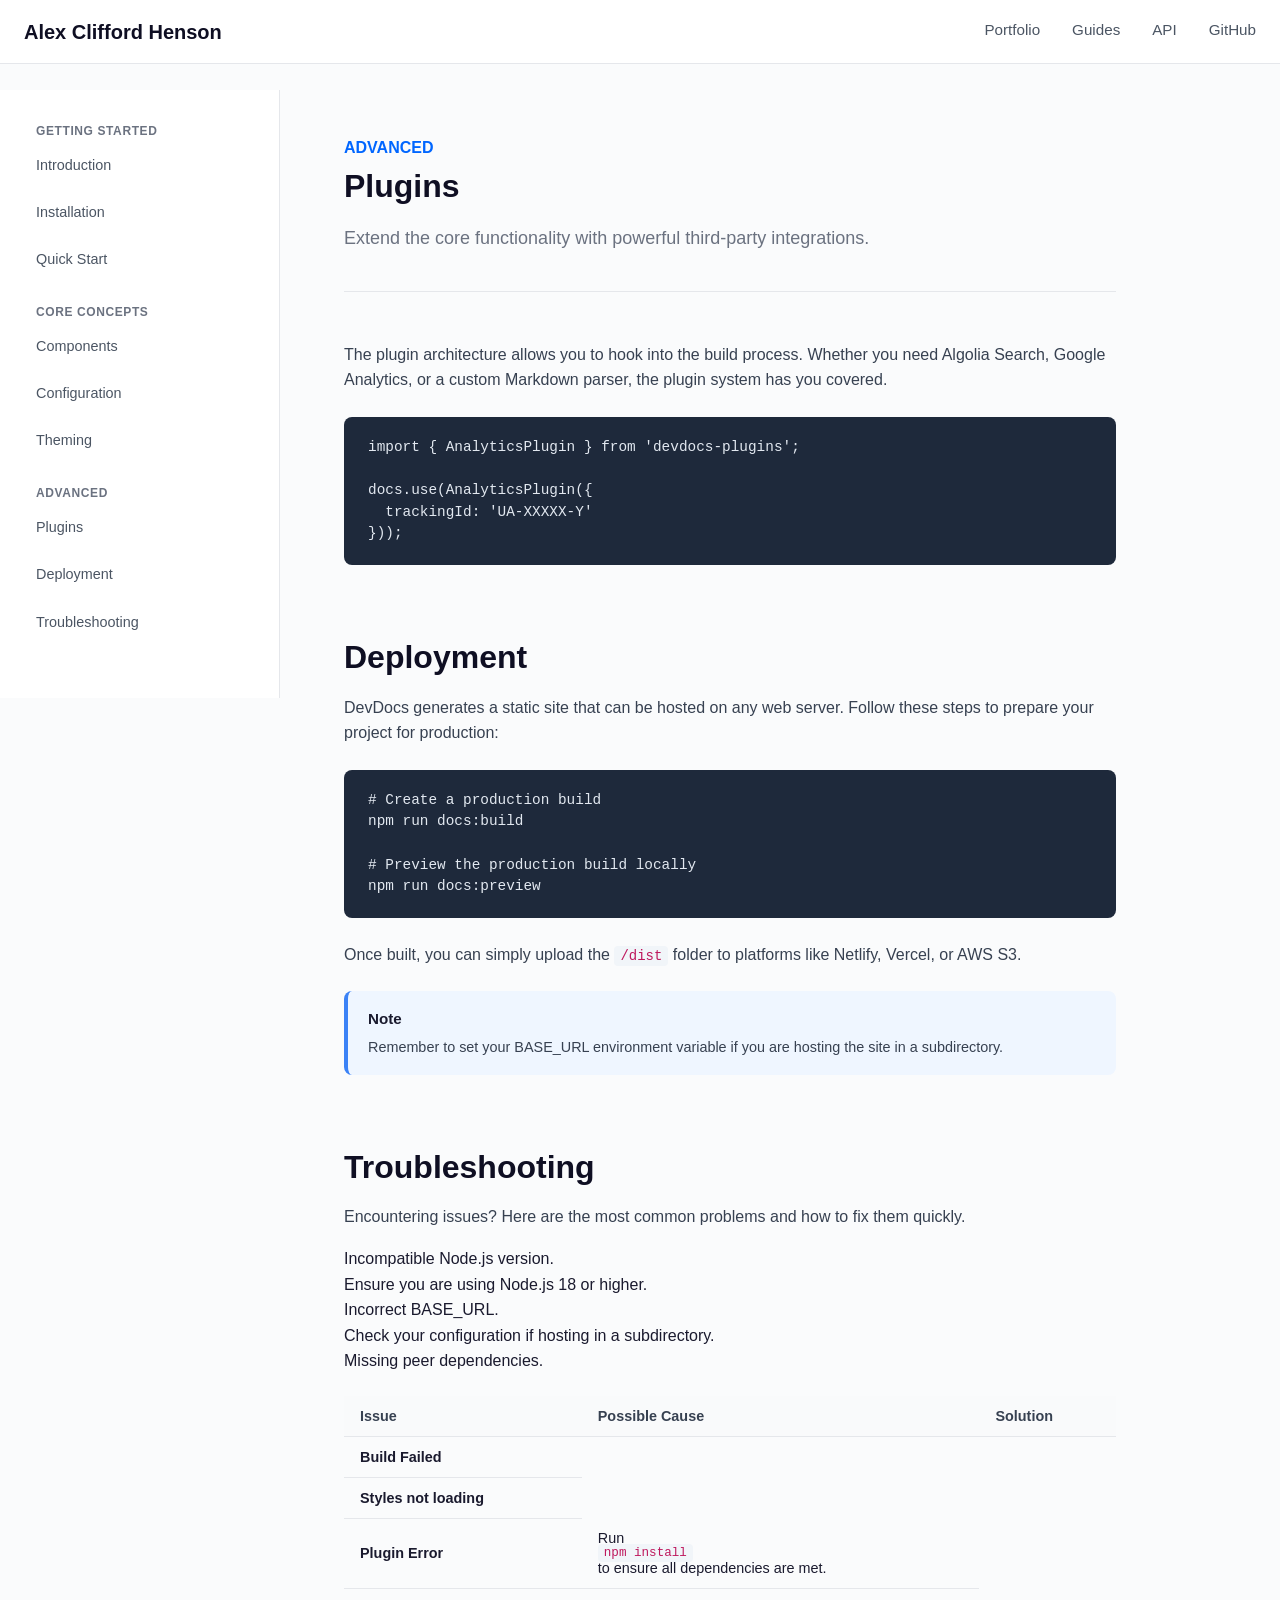
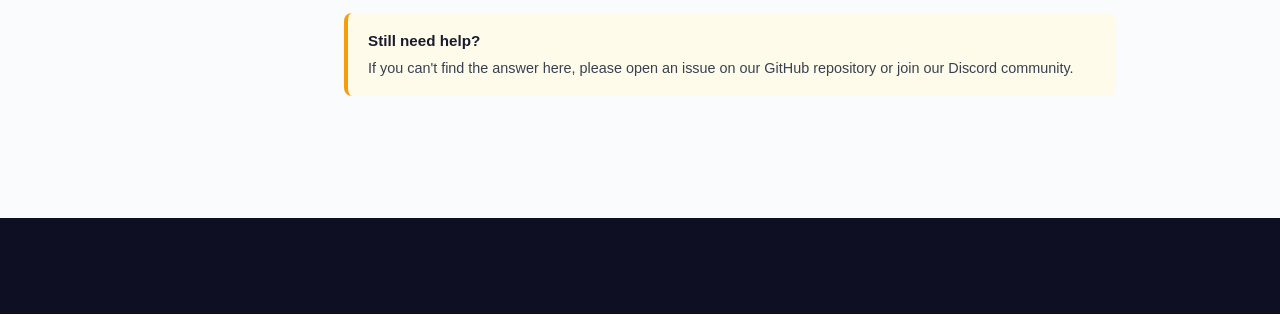
==== advanced.html @ a659643f "Add files via upload" ====
---
permalink: "/advanced/index.html"
collection: "advanced"

---
<!DOCTYPE html>
<html>
<head>
<meta charset="UTF-8">
<meta name="viewport" content="width=device-width, initial-scale=1.0">
<meta name="generator" content="Silex v3.10.0">
<link rel="stylesheet" href="/css/advanced-9dda623dcff5ab87e8603e903966ee85f1262d18a2119bcf1dddb184190a3df0.css" />
<!-- Include Pagefind script -->
<link rel="preload" href="pagefind/pagefind-ui.css" as="style" onload="this.rel='stylesheet'">
<noscript>
  <link rel="stylesheet" href="pagefind/pagefind-ui.css">
</noscript>
<script src="/pagefind/pagefind-ui.js"></script>
<script>
  window.addEventListener('load', (event) => {
    // Initialisation de Pagefind
    new PagefindUI({
      element: "#search",
      showImages: false,
      showSubResults: true
    });
  });
</script>



<style>
  .pagefind-ui__drawer {
    background-color: white;

    max-height: 70vh;
    overflow-y: auto;
    overflow-x: inherit;
    padding: 0px 20px 20px 20px;
    margin: 0px 5px;
    box-shadow: 0 3px 5px 3px rgba(90, 90, 90, .11);
    border-radius: 5px;
  }
</style>


<title>advanced</title>


</head>
<body id="i3ns8f"><a href="#main-content" class="skip-link">Skip to main content</a><header id="iahj-2-2-2-2-2-2" class="docs-header"><div id="iao9-2-2-2-2-2-2" class="docs-header__inner"><a href="/" class="docs-header__logo" id="io9d-2-2-2-2-2-2"><span id="io8b-2-2-2-2-2-2">Alex Clifford Henson<br id="irov3j"/></span></a><input type="checkbox"  id="nav-toggle" class="navbar__checkbox"></input><div for="nav-toggle" id="iccte6-5-5-5-5-3-2-2-2-2" class="navbar__toggle" role="button" tabindex="0" onkeydown="if(event.key === 'Enter') { document.getElementById('nav-toggle').checked = !document.getElementById('nav-toggle').checked; }" aria-label="Open the menu">☰</div><nav id="ivhe-3-3-7-2" class="navbar__menu"><a href="/docs/" class="docs-header__link" id="i3snd-3-3-7-2">Portfolio</a><a href="/guides/" class="docs-header__link" id="ikrbh-3-3-7-2">Guides</a><a href="/guides/#api" class="docs-header__link" id="iq19r-3-3-7-2">API</a><a href="https://github.com" id="ijbyf-3-3-7-2" target="_blank" class="docs-header__link">GitHub</a></nav><label for="nav-toggle" id="i909vu-2-6-2" class="navbar__overlay" tabindex="0" aria-label="close menu" role="button" onkeydown="if(event.key === 'Enter') { this.click(); document.querySelector('.navbar__toggle').focus(); }" onclick="document.querySelector('.navbar__toggle').focus();"></label></div></header><main id="main-content" class="docs-main" tabindex="-1"><div id="i0bvyu-2-2-2" class="docs-layout"><aside id="i7gvc3-2-3-2" class="docs-sidebar"><div id="ix8uho-2-3-2" class="docs-sidebar__section"><A href="/docs/" class="docs-sidebar__title" id="irlx7i-2-3-2">Getting Started</A><ul id="i2dckd-2-3-2" class="docs-sidebar__list"><li id="i72s5y-2-3-2"><a href="/docs#introduction" id="i0lrqw-2-3-2" class="docs-sidebar__link">Introduction</a></li><li id="ioie2l-2-3-2"><a href="/docs#installation" id="imw91s-2-3-2" class="docs-sidebar__link">Installation</a></li><li id="i7bvxh-2-3-2"><a href="/docs#quickstart" id="iao0su-2-3-2" class="docs-sidebar__link">Quick Start</a></li></ul></div><div id="ixzew6-2-3-2" class="docs-sidebar__section"><A href="/core-concepts/" class="docs-sidebar__title" id="itjnoj-2-3-2">Core Concepts</A><ul id="icbmn5-2-3-2" class="docs-sidebar__list"><li id="i18gp8-2-3-2"><a href="/core-concepts#components" id="i5s5th-2-3-2" class="docs-sidebar__link">Components</a></li><li id="im2b7a-2-3-2"><a href="/core-concepts#configuration" id="ibw975-2-3-2" class="docs-sidebar__link">Configuration</a></li><li id="i0pavn-2-3-2"><A href="/core-concepts#theming" id="i0m5wg-2-3-2" class="docs-sidebar__link">Theming</A></li></ul></div><div id="iq44xj-2-3-2" class="docs-sidebar__section"><A href="/advanced/" class="docs-sidebar__title" id="i1y88g-2-3-2">Advanced</A><ul id="i7jpt5-2-3-2" class="docs-sidebar__list"><li id="iho8lf-2-3-2"><a href="/advanced#plugins" id="i19t6z-2-3-2" class="docs-sidebar__link">Plugins</a></li><li id="iuuc2m-2-3-2"><a href="/advanced#deployment" id="ifk13g-2-3-2" class="docs-sidebar__link">Deployment</a></li><li id="i9scmr-2-3-2"><a href="/advanced#troubleshooting" id="ieodxw-2-3-2" class="docs-sidebar__link">Troubleshooting</a></li></ul></div></aside><div id="iucwmm-2-2-2" class="docs-content"><H1 id="core-concept-2">Advanced</H1><H2 id="plugins">Plugins</H2><p id="ixco6l-3-2-2-2-2" class="docs-content__description">Extend the core functionality with powerful third-party integrations.</p><div id="ib4frv-3" class="docs-content__header-hr"></div><p id="izmrl5-3-2-2-2">The plugin architecture allows you to hook into the build process. Whether you need Algolia Search, Google Analytics, or a custom Markdown parser, the plugin system has you covered.</p><pre id="i05ivh-3-2-2-2"><code id="inpwob-3-2-2-2">import { AnalyticsPlugin } from 'devdocs-plugins';

docs.use(AnalyticsPlugin({
  trackingId: 'UA-XXXXX-Y'
}));</code></pre><h2 id="deployment">Deployment</h2><p id="ib97ig-2-2">DevDocs generates a static site that can be hosted on any web server. Follow these steps to prepare your project for production:</p><pre id="is2d1m-2-2"><code id="iihyti-2-2"># Create a production build
npm run docs:build

# Preview the production build locally
npm run docs:preview</code></pre><p id="i4uhmf-2-2">Once built, you can simply upload the <code id="i3kh12-2-2">/dist</code> folder to platforms like Netlify, Vercel, or AWS S3.</p><div id="inofl3-2-2" class="docs-callout docs-callout--info"><div id="i9muok-2-2" class="docs-callout__title">Note</div><div id="i4t40x-2-2" class="docs-callout__content">Remember to set your BASE_URL environment variable if you are hosting the site in a subdirectory.</div></div><h2 id="troubleshooting">Troubleshooting</h2><p id="i20xw1-2-2">Encountering issues? Here are the most common problems and how to fix them quickly.</p><div id="ie5tme-2-2" class="docs-table-wrapper"><table id="idgmbv-2-2" class="docs-table"><thead id="i86ruy-2-2"><tr id="iouya7-2-2"><th id="ilv2u2-2-2">Issue</th><th id="i4shqf-2-2">Possible Cause</th><th id="ieefoa-2-2">Solution</th></tr></thead><tbody id="inybjc-2-2"><tr id="iyjpnp-2-2"><td id="i510e7-2-2"><strong id="iz46pt-2-2">Build Failed</strong></td><div id="i57uaa-2-2">Incompatible Node.js version.</div><div id="imjnd6-2-2">Ensure you are using Node.js 18 or higher.</div></tr><tr id="ic7etp-2-2"><td id="if9rml-2-2"><strong id="ii5p7l-2-2">Styles not loading</strong></td><div id="imkvaq-2-2">Incorrect BASE_URL.</div><div id="imyq08-2-2">Check your configuration if hosting in a subdirectory.</div></tr><tr id="ibj83a-2-2"><td id="i8k7vw-2-2"><strong id="i0x263-2-2">Plugin Error</strong></td><div id="iyebey-2-2">Missing peer dependencies.</div><td id="imr1li-2-2"><div id="isqvcl-2-2">Run </div><code id="ir7i8f-2-2">npm install</code><div id="ioyem5-2-2"> to ensure all dependencies are met.</div></td></tr></tbody></table></div><div id="ieegvl-2-2" class="docs-callout docs-callout--warning"><div id="i0v5o1-2-2" class="docs-callout__title">Still need help?</div><div id="iu5fb8-2-2" class="docs-callout__content">
      If you can't find the answer here, please open an issue on our GitHub repository or join our Discord community.
    </div></div></div></div></main><footer id="ismqe-2-2-2-2-2" class="docs-footer"></footer></body>
</html>
---- css/advanced-9dda623dcff5ab87e8603e903966ee85f1262d18a2119bcf1dddb184190a3df0.css ----
* { box-sizing: border-box; } body {margin: 0;}*, *::before, *::after{box-sizing:border-box;}body{background-color:#fafbfc;color:#1a1a2e;font-family:-apple-system, BlinkMacSystemFont, 'Segoe UI', Roboto, 'Helvetica Neue', Arial, sans-serif;font-size:16px;line-height:1.6;margin:0;padding:0;}h1, h2, h3, h4, h5, h6{color:#0f0f23;font-weight:600;line-height:1.3;margin:0 0 0.5em 0;}h1{color:#0066ff;font-size:1rem;text-transform:uppercase;}h2{font-size:2rem;line-height:1.3em;padding:1.5em 0px 0em 0px;}h3{font-size:1.5rem;}h4{font-size:1.25rem;}h5{font-size:1.1rem;}h6{font-size:1rem;}p{color:#374151;margin:0 0 1em 0;}a{color:#2563eb;text-decoration:none;transition:color 0.2s ease;}a:hover{color:#1d4ed8;text-decoration:underline;}.docs-header{background-color:#ffffff;border-bottom:1px solid #e5e7eb;height:64px;left:0;padding:0 24px;position:fixed;right:0;top:0;z-index:100;}.docs-header__inner{display:flex;height:100%;justify-content:space-between;margin:0 auto;max-width:1440px;}.docs-header__logo{align-items:center;color:#0f0f23;display:flex;font-size:1.25rem;font-weight:700;gap:12px;text-decoration:none;}.docs-header__logo:hover{text-decoration:none;}.docs-header__link{border-bottom:2px solid transparent;color:#4b5563;font-size:0.95rem;font-weight:500;padding:8px 0;transition:all 0.2s ease;}.docs-header__link:hover{border-bottom-color:#2563eb;color:#2563eb;text-decoration:none;}.docs-main{min-height:100vh;padding-top:64px;}.docs-sidebar{background-color:#ffffff;border-right:1px solid #e5e7eb;color:#4b5563;display:block;flex-shrink:0;overflow-y:auto;padding:32px 24px;position:sticky;top:64px;width:280px;}.docs-sidebar__section{margin-bottom:24px;}.docs-sidebar__title{color:#6b7280;font-size:0.75rem;font-weight:600;letter-spacing:0.05em;margin:0px 0px 20px 0px;padding:0 12px;text-transform:uppercase;}.docs-sidebar__list{list-style:none;margin:5px 0px 0px 0px;padding:0;}.docs-sidebar__link{border-radius:6px;color:#4b5563;display:block;font-size:0.9rem;padding:8px 12px;transition:all 0.15s ease;}.docs-sidebar__link:hover{background-color:#f3f4f6;color:#1f2937;text-decoration:none;}.docs-content{flex:1;max-width:900px;min-width:0;padding:48px 64px;}.docs-content__header-hr{border-bottom:1px solid #e5e7eb;padding:20px 0px 0px 0px;}.docs-content__description{color:#6b7280;font-size:1.125rem;}code{background-color:#f1f5f9;border-radius:4px;color:#be185d;font-family:'SF Mono', 'Fira Code', 'Consolas', monospace;font-size:0.875em;padding:2px 6px;}pre{background-color:#1e293b;border-radius:8px;color:#e2e8f0;line-height:1.5;margin:1.5em 0;overflow-x:auto;padding:20px 24px;}pre code{background:transparent;color:inherit;font-size:0.9rem;padding:0;}.docs-callout{border-left:4px solid;border-radius:8px;margin:1.5em 0;padding:16px 20px;}.docs-callout--info{background-color:#eff6ff;border-left-color:#3b82f6;}.docs-callout--warning{background-color:#fffbeb;border-left-color:#f59e0b;}.docs-callout__title{font-size:0.95rem;font-weight:600;margin-bottom:4px;}.docs-callout__content{color:#374151;font-size:0.9rem;}details{border:1px solid #e5e7eb;border-radius:8px;margin:1em 0;overflow:hidden;}summary{align-items:center;background-color:#f9fafb;color:#1f2937;cursor:pointer;display:flex;font-weight:500;justify-content:space-between;list-style:none;padding:16px 20px;transition:background 0.2s ease;}summary::-webkit-details-marker{display:none;}summary::after{color:#6b7280;content:'+';font-size:1.25rem;transition:transform 0.2s ease;}details[open] summary::after{content:'−';}summary:hover{background-color:#f3f4f6;}details > div, details > p{border-top:1px solid #e5e7eb;padding:16px 20px;}table{border-collapse:collapse;font-size:0.9rem;margin:1.5em 0;width:100%;}th, td{border-bottom:1px solid #e5e7eb;padding:12px 16px;text-align:left;}th{background-color:#f9fafb;color:#374151;font-weight:600;}tr:hover td{background-color:#f9fafb;}.docs-footer{background-color:#0f0f23;color:#9ca3af;margin:50px 0px 0px 0px;padding:64px 24px 32px;}.docs-layout{align-items:flex-start;display:flex;min-height:calc(100vh - 64px);}ul, ol{margin:0 0 1em 0;padding-left:1.5em;}li{margin-bottom:0.5em;}html{scroll-behavior:smooth;scroll-padding-top:80px;}a:focus, button:focus, input:focus{outline:2px solid #2563eb;outline-offset:2px;}::selection{background-color:#dbeafe;color:#1e40af;}.navbar__toggle{display:none;}.navbar__checkbox{display:none;}.navbar__menu{align-items:center;column-gap:32px;display:flex;row-gap:32px;}.docs-sidebar__link:focus{background-color:#e6f0ff;color:#0066ff;font-weight:700;}h1 + h2{padding:0em 0px 0em 0px;}.docs-content__header-hr + p{margin:50px 0px 0px 0px;}.navbar__overlay{display:none;opacity:0;}.skip-link{background-color:#2563eb;border-radius:0 0 5px 0;color:white;font-weight:bold;left:0;padding:12px 24px;position:absolute;text-decoration:none;top:-100px;transition:top 0.2s;z-index:9999;}.skip-link:focus{outline:3px solid #ffcc00;top:0;}div{background-attachment:scroll;background-image:none;background-position:left top;background-repeat:repeat;background-size:auto;}#iozyf.docs-hero{border:1 solid #000000;}@media (max-width: 992px){.docs-layout{flex-direction:column;}.docs-sidebar{border-bottom:1px solid #e5e7eb;border-right:none;height:auto;padding:24px;position:relative;top:0;width:100%;}.docs-sidebar__section{display:inline-block;margin-bottom:0;margin-right:32px;vertical-align:top;}.docs-content{padding:32px 24px;}h1{font-size:2rem;}h2{font-size:1.75rem;}}@media (max-width: 768px){.docs-header{height:56px;padding:0 16px;}.docs-header__inner{flex-wrap:wrap;}.docs-main{padding-top:56px;}.docs-sidebar{display:none;overflow-x:auto;padding:16px;white-space:nowrap;}.docs-sidebar__section{display:inline-block;margin-right:24px;}.docs-sidebar__title{margin-bottom:8px;}.docs-sidebar__list{display:flex;gap:8px;}.docs-sidebar__link{padding:6px 10px;white-space:nowrap;}.docs-content{max-width:100%;padding:24px 16px;}.docs-footer{padding:48px 16px 24px;}pre{font-size:0.85rem;padding:16px;}table{display:block;overflow-x:auto;}th, td{padding:10px 12px;white-space:nowrap;}.docs-callout{padding:14px 16px;}details{margin:0.75em 0;}summary{padding:14px 16px;}details > div{padding:14px 16px;}h1{font-size:1.75rem;}h2{font-size:1.5rem;}h3{font-size:1.25rem;}html{scroll-padding-top:60px;}.navbar__toggle{cursor:pointer;display:block;font-size:1.8rem;padding:0px 10px 0px 10px;}.navbar__menu{background-attachment:initial;background-clip:initial;background-color:white;background-image:initial;background-origin:initial;background-position-x:initial;background-position-y:initial;background-repeat:initial;background-size:initial;box-shadow:rgba(0, 0, 0, 0.1) 0px 4px 10px;display:flex;flex-direction:column;left:0px;max-height:0px;opacity:0;overflow-x:hidden;overflow-y:hidden;padding:0px;position:absolute;right:0px;top:52px;transition:all 0.3s ease-in-out;transition-behavior:normal;transition-delay:0s;}.navbar__checkbox:checked ~ .navbar__menu{max-height:100vh;opacity:1;padding:90px 20px 50px 20px;}.navbar__checkbox:checked ~ .doc-header__search{display:block;left:10px;position:absolute;right:10px;top:64px;}.navbar__checkbox:checked ~ .docs-header__search{opacity:1;}.navbar__overlay{background-color:rgba(0,0,0,0.5);bottom:0px;height:100vh;left:0px;position:fixed;right:0px;top:52px;width:100%;z-index:-1;}.navbar__checkbox:checked .navbar__overlay{display:block;opacity:1;}.navbar__checkbox:checked ~ .navbar__overlay{display:block;opacity:1;}.navbar__overlay:focus{background-color:rgba(0,0,0,0.6);outline:3px solid #2563eb;}}@media (max-width: 480px){body{font-size:15px;}.docs-header{height:52px;}.docs-header__logo{font-size:1.1rem;}.docs-main{padding-top:52px;}.docs-sidebar{padding:12px;}.docs-sidebar__section{margin-right:16px;}.docs-sidebar__title{font-size:0.7rem;}.docs-sidebar__link{font-size:0.85rem;padding:5px 8px;}.docs-content{padding:20px 12px;}.docs-content__header-hr{margin-bottom:24px;padding-bottom:16px;}.docs-content__description{font-size:1rem;}.docs-footer{padding:40px 12px 20px;}pre{border-radius:6px;font-size:0.8rem;padding:14px;}code{font-size:0.8em;padding:1px 4px;}.docs-callout{border-radius:6px;padding:12px 14px;}.docs-callout__title{font-size:0.9rem;}.docs-callout__content{font-size:0.85rem;}summary{font-size:0.95rem;padding:12px 14px;}details > div{font-size:0.9rem;padding:12px 14px;}h1{font-size:1.5rem;}h2{font-size:1.35rem;}h3{font-size:1.15rem;}h4{font-size:1.05rem;}p{font-size:0.95rem;}}
---- pagefind/pagefind-ui.css ----
.pagefind-ui__result.svelte-j9e30.svelte-j9e30{list-style-type:none;display:flex;align-items:flex-start;gap:min(calc(40px * var(--pagefind-ui-scale)),3%);padding:calc(30px * var(--pagefind-ui-scale)) 0 calc(40px * var(--pagefind-ui-scale));border-top:solid var(--pagefind-ui-border-width) var(--pagefind-ui-border)}.pagefind-ui__result.svelte-j9e30.svelte-j9e30:last-of-type{border-bottom:solid var(--pagefind-ui-border-width) var(--pagefind-ui-border)}.pagefind-ui__result-thumb.svelte-j9e30.svelte-j9e30{width:min(30%,calc((30% - (100px * var(--pagefind-ui-scale))) * 100000));max-width:calc(120px * var(--pagefind-ui-scale));margin-top:calc(10px * var(--pagefind-ui-scale));aspect-ratio:var(--pagefind-ui-image-box-ratio);position:relative}.pagefind-ui__result-image.svelte-j9e30.svelte-j9e30{display:block;position:absolute;left:50%;transform:translate(-50%);font-size:0;width:auto;height:auto;max-width:100%;max-height:100%;border-radius:var(--pagefind-ui-image-border-radius)}.pagefind-ui__result-inner.svelte-j9e30.svelte-j9e30{flex:1;display:flex;flex-direction:column;align-items:flex-start;margin-top:calc(10px * var(--pagefind-ui-scale))}.pagefind-ui__result-title.svelte-j9e30.svelte-j9e30{display:inline-block;font-weight:700;font-size:calc(21px * var(--pagefind-ui-scale));margin-top:0;margin-bottom:0}.pagefind-ui__result-title.svelte-j9e30 .pagefind-ui__result-link.svelte-j9e30{color:var(--pagefind-ui-text);text-decoration:none}.pagefind-ui__result-title.svelte-j9e30 .pagefind-ui__result-link.svelte-j9e30:hover{text-decoration:underline}.pagefind-ui__result-excerpt.svelte-j9e30.svelte-j9e30{display:inline-block;font-weight:400;font-size:calc(16px * var(--pagefind-ui-scale));margin-top:calc(4px * var(--pagefind-ui-scale));margin-bottom:0;min-width:calc(250px * var(--pagefind-ui-scale))}.pagefind-ui__loading.svelte-j9e30.svelte-j9e30{color:var(--pagefind-ui-text);background-color:var(--pagefind-ui-text);border-radius:var(--pagefind-ui-border-radius);opacity:.1;pointer-events:none}.pagefind-ui__result-tags.svelte-j9e30.svelte-j9e30{list-style-type:none;padding:0;display:flex;gap:calc(20px * var(--pagefind-ui-scale));flex-wrap:wrap;margin-top:calc(20px * var(--pagefind-ui-scale))}.pagefind-ui__result-tag.svelte-j9e30.svelte-j9e30{padding:calc(4px * var(--pagefind-ui-scale)) calc(8px * var(--pagefind-ui-scale));font-size:calc(14px * var(--pagefind-ui-scale));border-radius:var(--pagefind-ui-border-radius);background-color:var(--pagefind-ui-tag)}.pagefind-ui__result.svelte-4xnkmf.svelte-4xnkmf{list-style-type:none;display:flex;align-items:flex-start;gap:min(calc(40px * var(--pagefind-ui-scale)),3%);padding:calc(30px * var(--pagefind-ui-scale)) 0 calc(40px * var(--pagefind-ui-scale));border-top:solid var(--pagefind-ui-border-width) var(--pagefind-ui-border)}.pagefind-ui__result.svelte-4xnkmf.svelte-4xnkmf:last-of-type{border-bottom:solid var(--pagefind-ui-border-width) var(--pagefind-ui-border)}.pagefind-ui__result-nested.svelte-4xnkmf.svelte-4xnkmf{display:flex;flex-direction:column;padding-left:calc(20px * var(--pagefind-ui-scale))}.pagefind-ui__result-nested.svelte-4xnkmf.svelte-4xnkmf:first-of-type{padding-top:calc(10px * var(--pagefind-ui-scale))}.pagefind-ui__result-nested.svelte-4xnkmf .pagefind-ui__result-link.svelte-4xnkmf{font-size:.9em;position:relative}.pagefind-ui__result-nested.svelte-4xnkmf .pagefind-ui__result-link.svelte-4xnkmf:before{content:"\2937  ";position:absolute;top:0;right:calc(100% + .1em)}.pagefind-ui__result-thumb.svelte-4xnkmf.svelte-4xnkmf{width:min(30%,calc((30% - (100px * var(--pagefind-ui-scale))) * 100000));max-width:calc(120px * var(--pagefind-ui-scale));margin-top:calc(10px * var(--pagefind-ui-scale));aspect-ratio:var(--pagefind-ui-image-box-ratio);position:relative}.pagefind-ui__result-image.svelte-4xnkmf.svelte-4xnkmf{display:block;position:absolute;left:50%;transform:translate(-50%);font-size:0;width:auto;height:auto;max-width:100%;max-height:100%;border-radius:var(--pagefind-ui-image-border-radius)}.pagefind-ui__result-inner.svelte-4xnkmf.svelte-4xnkmf{flex:1;display:flex;flex-direction:column;align-items:flex-start;margin-top:calc(10px * var(--pagefind-ui-scale))}.pagefind-ui__result-title.svelte-4xnkmf.svelte-4xnkmf{display:inline-block;font-weight:700;font-size:calc(21px * var(--pagefind-ui-scale));margin-top:0;margin-bottom:0}.pagefind-ui__result-title.svelte-4xnkmf .pagefind-ui__result-link.svelte-4xnkmf{color:var(--pagefind-ui-text);text-decoration:none}.pagefind-ui__result-title.svelte-4xnkmf .pagefind-ui__result-link.svelte-4xnkmf:hover{text-decoration:underline}.pagefind-ui__result-excerpt.svelte-4xnkmf.svelte-4xnkmf{display:inline-block;font-weight:400;font-size:calc(16px * var(--pagefind-ui-scale));margin-top:calc(4px * var(--pagefind-ui-scale));margin-bottom:0;min-width:calc(250px * var(--pagefind-ui-scale))}.pagefind-ui__loading.svelte-4xnkmf.svelte-4xnkmf{color:var(--pagefind-ui-text);background-color:var(--pagefind-ui-text);border-radius:var(--pagefind-ui-border-radius);opacity:.1;pointer-events:none}.pagefind-ui__result-tags.svelte-4xnkmf.svelte-4xnkmf{list-style-type:none;padding:0;display:flex;gap:calc(20px * var(--pagefind-ui-scale));flex-wrap:wrap;margin-top:calc(20px * var(--pagefind-ui-scale))}.pagefind-ui__result-tag.svelte-4xnkmf.svelte-4xnkmf{padding:calc(4px * var(--pagefind-ui-scale)) calc(8px * var(--pagefind-ui-scale));font-size:calc(14px * var(--pagefind-ui-scale));border-radius:var(--pagefind-ui-border-radius);background-color:var(--pagefind-ui-tag)}legend.svelte-1v2r7ls.svelte-1v2r7ls{position:absolute;clip:rect(0 0 0 0)}.pagefind-ui__filter-panel.svelte-1v2r7ls.svelte-1v2r7ls{min-width:min(calc(260px * var(--pagefind-ui-scale)),100%);flex:1;display:flex;flex-direction:column;margin-top:calc(20px * var(--pagefind-ui-scale))}.pagefind-ui__filter-group.svelte-1v2r7ls.svelte-1v2r7ls{border:0;padding:0}.pagefind-ui__filter-block.svelte-1v2r7ls.svelte-1v2r7ls{padding:0;display:block;border-bottom:solid calc(2px * var(--pagefind-ui-scale)) var(--pagefind-ui-border);padding:calc(20px * var(--pagefind-ui-scale)) 0}.pagefind-ui__filter-name.svelte-1v2r7ls.svelte-1v2r7ls{font-size:calc(16px * var(--pagefind-ui-scale));position:relative;display:flex;align-items:center;list-style:none;font-weight:700;cursor:pointer;height:calc(24px * var(--pagefind-ui-scale))}.pagefind-ui__filter-name.svelte-1v2r7ls.svelte-1v2r7ls::-webkit-details-marker{display:none}.pagefind-ui__filter-name.svelte-1v2r7ls.svelte-1v2r7ls:after{position:absolute;content:"";right:calc(6px * var(--pagefind-ui-scale));top:50%;width:calc(8px * var(--pagefind-ui-scale));height:calc(8px * var(--pagefind-ui-scale));border:solid calc(2px * var(--pagefind-ui-scale)) currentColor;border-right:0;border-top:0;transform:translateY(-70%) rotate(-45deg)}.pagefind-ui__filter-block[open].svelte-1v2r7ls .pagefind-ui__filter-name.svelte-1v2r7ls:after{transform:translateY(-70%) rotate(-225deg)}.pagefind-ui__filter-group.svelte-1v2r7ls.svelte-1v2r7ls{display:flex;flex-direction:column;gap:calc(20px * var(--pagefind-ui-scale));padding-top:calc(30px * var(--pagefind-ui-scale))}.pagefind-ui__filter-value.svelte-1v2r7ls.svelte-1v2r7ls{position:relative;display:flex;align-items:center;gap:calc(8px * var(--pagefind-ui-scale))}.pagefind-ui__filter-value.svelte-1v2r7ls.svelte-1v2r7ls:before{position:absolute;content:"";top:50%;left:calc(8px * var(--pagefind-ui-scale));width:0px;height:0px;border:solid 1px #fff;opacity:0;transform:translate(calc(4.5px * var(--pagefind-ui-scale) * -1),calc(.8px * var(--pagefind-ui-scale))) skew(-5deg) rotate(-45deg);transform-origin:top left;border-top:0;border-right:0;pointer-events:none}.pagefind-ui__filter-value.pagefind-ui__filter-value--checked.svelte-1v2r7ls.svelte-1v2r7ls:before{opacity:1;width:calc(9px * var(--pagefind-ui-scale));height:calc(4px * var(--pagefind-ui-scale));transition:width .1s ease-out .1s,height .1s ease-in}.pagefind-ui__filter-checkbox.svelte-1v2r7ls.svelte-1v2r7ls{margin:0;width:calc(16px * var(--pagefind-ui-scale));height:calc(16px * var(--pagefind-ui-scale));border:solid 1px var(--pagefind-ui-border);appearance:none;-webkit-appearance:none;border-radius:calc(var(--pagefind-ui-border-radius) / 2);background-color:var(--pagefind-ui-background);cursor:pointer}.pagefind-ui__filter-checkbox.svelte-1v2r7ls.svelte-1v2r7ls:checked{background-color:var(--pagefind-ui-primary);border:solid 1px var(--pagefind-ui-primary)}.pagefind-ui__filter-label.svelte-1v2r7ls.svelte-1v2r7ls{cursor:pointer;font-size:calc(16px * var(--pagefind-ui-scale));font-weight:400}.pagefind-ui--reset *:where(:not(html,iframe,canvas,img,svg,video):not(svg *,symbol *)){all:unset;display:revert;outline:revert}.pagefind-ui--reset *,.pagefind-ui--reset *:before,.pagefind-ui--reset *:after{box-sizing:border-box}.pagefind-ui--reset a,.pagefind-ui--reset button{cursor:revert}.pagefind-ui--reset ol,.pagefind-ui--reset ul,.pagefind-ui--reset menu{list-style:none}.pagefind-ui--reset img{max-width:100%}.pagefind-ui--reset table{border-collapse:collapse}.pagefind-ui--reset input,.pagefind-ui--reset textarea{-webkit-user-select:auto}.pagefind-ui--reset textarea{white-space:revert}.pagefind-ui--reset meter{-webkit-appearance:revert;appearance:revert}.pagefind-ui--reset ::placeholder{color:unset}.pagefind-ui--reset :where([hidden]){display:none}.pagefind-ui--reset :where([contenteditable]:not([contenteditable="false"])){-moz-user-modify:read-write;-webkit-user-modify:read-write;overflow-wrap:break-word;-webkit-line-break:after-white-space;-webkit-user-select:auto}.pagefind-ui--reset :where([draggable="true"]){-webkit-user-drag:element}.pagefind-ui--reset mark{all:revert}:root{--pagefind-ui-scale:.8;--pagefind-ui-primary:#393939;--pagefind-ui-text:#393939;--pagefind-ui-background:#ffffff;--pagefind-ui-border:#eeeeee;--pagefind-ui-tag:#eeeeee;--pagefind-ui-border-width:2px;--pagefind-ui-border-radius:8px;--pagefind-ui-image-border-radius:8px;--pagefind-ui-image-box-ratio:3 / 2;--pagefind-ui-font:system, -apple-system, "BlinkMacSystemFont", ".SFNSText-Regular", "San Francisco", "Roboto", "Segoe UI", "Helvetica Neue", "Lucida Grande", "Ubuntu", "arial", sans-serif}.pagefind-ui.svelte-e9gkc3{width:100%;color:var(--pagefind-ui-text);font-family:var(--pagefind-ui-font)}.pagefind-ui__hidden.svelte-e9gkc3{display:none!important}.pagefind-ui__suppressed.svelte-e9gkc3{opacity:0;pointer-events:none}.pagefind-ui__form.svelte-e9gkc3{position:relative}.pagefind-ui__form.svelte-e9gkc3:before{background-color:var(--pagefind-ui-text);width:calc(18px * var(--pagefind-ui-scale));height:calc(18px * var(--pagefind-ui-scale));top:calc(23px * var(--pagefind-ui-scale));left:calc(20px * var(--pagefind-ui-scale));content:"";position:absolute;display:block;opacity:.7;-webkit-mask-image:url("data:image/svg+xml,%3Csvg width='18' height='18' viewBox='0 0 18 18' fill='none' xmlns='http://www.w3.org/2000/svg'%3E%3Cpath d='M12.7549 11.255H11.9649L11.6849 10.985C12.6649 9.845 13.2549 8.365 13.2549 6.755C13.2549 3.165 10.3449 0.255005 6.75488 0.255005C3.16488 0.255005 0.254883 3.165 0.254883 6.755C0.254883 10.345 3.16488 13.255 6.75488 13.255C8.36488 13.255 9.84488 12.665 10.9849 11.685L11.2549 11.965V12.755L16.2549 17.745L17.7449 16.255L12.7549 11.255ZM6.75488 11.255C4.26488 11.255 2.25488 9.245 2.25488 6.755C2.25488 4.26501 4.26488 2.255 6.75488 2.255C9.24488 2.255 11.2549 4.26501 11.2549 6.755C11.2549 9.245 9.24488 11.255 6.75488 11.255Z' fill='%23000000'/%3E%3C/svg%3E%0A");mask-image:url("data:image/svg+xml,%3Csvg width='18' height='18' viewBox='0 0 18 18' fill='none' xmlns='http://www.w3.org/2000/svg'%3E%3Cpath d='M12.7549 11.255H11.9649L11.6849 10.985C12.6649 9.845 13.2549 8.365 13.2549 6.755C13.2549 3.165 10.3449 0.255005 6.75488 0.255005C3.16488 0.255005 0.254883 3.165 0.254883 6.755C0.254883 10.345 3.16488 13.255 6.75488 13.255C8.36488 13.255 9.84488 12.665 10.9849 11.685L11.2549 11.965V12.755L16.2549 17.745L17.7449 16.255L12.7549 11.255ZM6.75488 11.255C4.26488 11.255 2.25488 9.245 2.25488 6.755C2.25488 4.26501 4.26488 2.255 6.75488 2.255C9.24488 2.255 11.2549 4.26501 11.2549 6.755C11.2549 9.245 9.24488 11.255 6.75488 11.255Z' fill='%23000000'/%3E%3C/svg%3E%0A");-webkit-mask-size:100%;mask-size:100%;z-index:9;pointer-events:none}.pagefind-ui__search-input.svelte-e9gkc3{height:calc(64px * var(--pagefind-ui-scale));padding:0 calc(70px * var(--pagefind-ui-scale)) 0 calc(54px * var(--pagefind-ui-scale));background-color:var(--pagefind-ui-background);border:var(--pagefind-ui-border-width) solid var(--pagefind-ui-border);border-radius:var(--pagefind-ui-border-radius);font-size:calc(21px * var(--pagefind-ui-scale));position:relative;appearance:none;-webkit-appearance:none;display:flex;width:100%;box-sizing:border-box;font-weight:700}.pagefind-ui__search-input.svelte-e9gkc3::placeholder{opacity:.2}.pagefind-ui__search-clear.svelte-e9gkc3{position:absolute;top:calc(3px * var(--pagefind-ui-scale));right:calc(3px * var(--pagefind-ui-scale));height:calc(58px * var(--pagefind-ui-scale));padding:0 calc(15px * var(--pagefind-ui-scale)) 0 calc(2px * var(--pagefind-ui-scale));color:var(--pagefind-ui-text);font-size:calc(14px * var(--pagefind-ui-scale));cursor:pointer;background-color:var(--pagefind-ui-background);border-radius:var(--pagefind-ui-border-radius)}.pagefind-ui__drawer.svelte-e9gkc3{gap:calc(60px * var(--pagefind-ui-scale));display:flex;flex-direction:row;flex-wrap:wrap}.pagefind-ui__results-area.svelte-e9gkc3{min-width:min(calc(400px * var(--pagefind-ui-scale)),100%);flex:1000;margin-top:calc(20px * var(--pagefind-ui-scale))}.pagefind-ui__results.svelte-e9gkc3{padding:0}.pagefind-ui__message.svelte-e9gkc3{box-sizing:content-box;font-size:calc(16px * var(--pagefind-ui-scale));height:calc(24px * var(--pagefind-ui-scale));padding:calc(20px * var(--pagefind-ui-scale)) 0;display:flex;align-items:center;font-weight:700;margin-top:0}.pagefind-ui__button.svelte-e9gkc3{margin-top:calc(40px * var(--pagefind-ui-scale));border:var(--pagefind-ui-border-width) solid var(--pagefind-ui-border);border-radius:var(--pagefind-ui-border-radius);height:calc(48px * var(--pagefind-ui-scale));padding:0 calc(12px * var(--pagefind-ui-scale));font-size:calc(16px * var(--pagefind-ui-scale));color:var(--pagefind-ui-primary);background:var(--pagefind-ui-background);width:100%;text-align:center;font-weight:700;cursor:pointer}.pagefind-ui__button.svelte-e9gkc3:hover{border-color:var(--pagefind-ui-primary);color:var(--pagefind-ui-primary);background:var(--pagefind-ui-background)}
---- pagefind/pagefind-ui.css ----
.pagefind-ui__result.svelte-j9e30.svelte-j9e30{list-style-type:none;display:flex;align-items:flex-start;gap:min(calc(40px * var(--pagefind-ui-scale)),3%);padding:calc(30px * var(--pagefind-ui-scale)) 0 calc(40px * var(--pagefind-ui-scale));border-top:solid var(--pagefind-ui-border-width) var(--pagefind-ui-border)}.pagefind-ui__result.svelte-j9e30.svelte-j9e30:last-of-type{border-bottom:solid var(--pagefind-ui-border-width) var(--pagefind-ui-border)}.pagefind-ui__result-thumb.svelte-j9e30.svelte-j9e30{width:min(30%,calc((30% - (100px * var(--pagefind-ui-scale))) * 100000));max-width:calc(120px * var(--pagefind-ui-scale));margin-top:calc(10px * var(--pagefind-ui-scale));aspect-ratio:var(--pagefind-ui-image-box-ratio);position:relative}.pagefind-ui__result-image.svelte-j9e30.svelte-j9e30{display:block;position:absolute;left:50%;transform:translate(-50%);font-size:0;width:auto;height:auto;max-width:100%;max-height:100%;border-radius:var(--pagefind-ui-image-border-radius)}.pagefind-ui__result-inner.svelte-j9e30.svelte-j9e30{flex:1;display:flex;flex-direction:column;align-items:flex-start;margin-top:calc(10px * var(--pagefind-ui-scale))}.pagefind-ui__result-title.svelte-j9e30.svelte-j9e30{display:inline-block;font-weight:700;font-size:calc(21px * var(--pagefind-ui-scale));margin-top:0;margin-bottom:0}.pagefind-ui__result-title.svelte-j9e30 .pagefind-ui__result-link.svelte-j9e30{color:var(--pagefind-ui-text);text-decoration:none}.pagefind-ui__result-title.svelte-j9e30 .pagefind-ui__result-link.svelte-j9e30:hover{text-decoration:underline}.pagefind-ui__result-excerpt.svelte-j9e30.svelte-j9e30{display:inline-block;font-weight:400;font-size:calc(16px * var(--pagefind-ui-scale));margin-top:calc(4px * var(--pagefind-ui-scale));margin-bottom:0;min-width:calc(250px * var(--pagefind-ui-scale))}.pagefind-ui__loading.svelte-j9e30.svelte-j9e30{color:var(--pagefind-ui-text);background-color:var(--pagefind-ui-text);border-radius:var(--pagefind-ui-border-radius);opacity:.1;pointer-events:none}.pagefind-ui__result-tags.svelte-j9e30.svelte-j9e30{list-style-type:none;padding:0;display:flex;gap:calc(20px * var(--pagefind-ui-scale));flex-wrap:wrap;margin-top:calc(20px * var(--pagefind-ui-scale))}.pagefind-ui__result-tag.svelte-j9e30.svelte-j9e30{padding:calc(4px * var(--pagefind-ui-scale)) calc(8px * var(--pagefind-ui-scale));font-size:calc(14px * var(--pagefind-ui-scale));border-radius:var(--pagefind-ui-border-radius);background-color:var(--pagefind-ui-tag)}.pagefind-ui__result.svelte-4xnkmf.svelte-4xnkmf{list-style-type:none;display:flex;align-items:flex-start;gap:min(calc(40px * var(--pagefind-ui-scale)),3%);padding:calc(30px * var(--pagefind-ui-scale)) 0 calc(40px * var(--pagefind-ui-scale));border-top:solid var(--pagefind-ui-border-width) var(--pagefind-ui-border)}.pagefind-ui__result.svelte-4xnkmf.svelte-4xnkmf:last-of-type{border-bottom:solid var(--pagefind-ui-border-width) var(--pagefind-ui-border)}.pagefind-ui__result-nested.svelte-4xnkmf.svelte-4xnkmf{display:flex;flex-direction:column;padding-left:calc(20px * var(--pagefind-ui-scale))}.pagefind-ui__result-nested.svelte-4xnkmf.svelte-4xnkmf:first-of-type{padding-top:calc(10px * var(--pagefind-ui-scale))}.pagefind-ui__result-nested.svelte-4xnkmf .pagefind-ui__result-link.svelte-4xnkmf{font-size:.9em;position:relative}.pagefind-ui__result-nested.svelte-4xnkmf .pagefind-ui__result-link.svelte-4xnkmf:before{content:"\2937  ";position:absolute;top:0;right:calc(100% + .1em)}.pagefind-ui__result-thumb.svelte-4xnkmf.svelte-4xnkmf{width:min(30%,calc((30% - (100px * var(--pagefind-ui-scale))) * 100000));max-width:calc(120px * var(--pagefind-ui-scale));margin-top:calc(10px * var(--pagefind-ui-scale));aspect-ratio:var(--pagefind-ui-image-box-ratio);position:relative}.pagefind-ui__result-image.svelte-4xnkmf.svelte-4xnkmf{display:block;position:absolute;left:50%;transform:translate(-50%);font-size:0;width:auto;height:auto;max-width:100%;max-height:100%;border-radius:var(--pagefind-ui-image-border-radius)}.pagefind-ui__result-inner.svelte-4xnkmf.svelte-4xnkmf{flex:1;display:flex;flex-direction:column;align-items:flex-start;margin-top:calc(10px * var(--pagefind-ui-scale))}.pagefind-ui__result-title.svelte-4xnkmf.svelte-4xnkmf{display:inline-block;font-weight:700;font-size:calc(21px * var(--pagefind-ui-scale));margin-top:0;margin-bottom:0}.pagefind-ui__result-title.svelte-4xnkmf .pagefind-ui__result-link.svelte-4xnkmf{color:var(--pagefind-ui-text);text-decoration:none}.pagefind-ui__result-title.svelte-4xnkmf .pagefind-ui__result-link.svelte-4xnkmf:hover{text-decoration:underline}.pagefind-ui__result-excerpt.svelte-4xnkmf.svelte-4xnkmf{display:inline-block;font-weight:400;font-size:calc(16px * var(--pagefind-ui-scale));margin-top:calc(4px * var(--pagefind-ui-scale));margin-bottom:0;min-width:calc(250px * var(--pagefind-ui-scale))}.pagefind-ui__loading.svelte-4xnkmf.svelte-4xnkmf{color:var(--pagefind-ui-text);background-color:var(--pagefind-ui-text);border-radius:var(--pagefind-ui-border-radius);opacity:.1;pointer-events:none}.pagefind-ui__result-tags.svelte-4xnkmf.svelte-4xnkmf{list-style-type:none;padding:0;display:flex;gap:calc(20px * var(--pagefind-ui-scale));flex-wrap:wrap;margin-top:calc(20px * var(--pagefind-ui-scale))}.pagefind-ui__result-tag.svelte-4xnkmf.svelte-4xnkmf{padding:calc(4px * var(--pagefind-ui-scale)) calc(8px * var(--pagefind-ui-scale));font-size:calc(14px * var(--pagefind-ui-scale));border-radius:var(--pagefind-ui-border-radius);background-color:var(--pagefind-ui-tag)}legend.svelte-1v2r7ls.svelte-1v2r7ls{position:absolute;clip:rect(0 0 0 0)}.pagefind-ui__filter-panel.svelte-1v2r7ls.svelte-1v2r7ls{min-width:min(calc(260px * var(--pagefind-ui-scale)),100%);flex:1;display:flex;flex-direction:column;margin-top:calc(20px * var(--pagefind-ui-scale))}.pagefind-ui__filter-group.svelte-1v2r7ls.svelte-1v2r7ls{border:0;padding:0}.pagefind-ui__filter-block.svelte-1v2r7ls.svelte-1v2r7ls{padding:0;display:block;border-bottom:solid calc(2px * var(--pagefind-ui-scale)) var(--pagefind-ui-border);padding:calc(20px * var(--pagefind-ui-scale)) 0}.pagefind-ui__filter-name.svelte-1v2r7ls.svelte-1v2r7ls{font-size:calc(16px * var(--pagefind-ui-scale));position:relative;display:flex;align-items:center;list-style:none;font-weight:700;cursor:pointer;height:calc(24px * var(--pagefind-ui-scale))}.pagefind-ui__filter-name.svelte-1v2r7ls.svelte-1v2r7ls::-webkit-details-marker{display:none}.pagefind-ui__filter-name.svelte-1v2r7ls.svelte-1v2r7ls:after{position:absolute;content:"";right:calc(6px * var(--pagefind-ui-scale));top:50%;width:calc(8px * var(--pagefind-ui-scale));height:calc(8px * var(--pagefind-ui-scale));border:solid calc(2px * var(--pagefind-ui-scale)) currentColor;border-right:0;border-top:0;transform:translateY(-70%) rotate(-45deg)}.pagefind-ui__filter-block[open].svelte-1v2r7ls .pagefind-ui__filter-name.svelte-1v2r7ls:after{transform:translateY(-70%) rotate(-225deg)}.pagefind-ui__filter-group.svelte-1v2r7ls.svelte-1v2r7ls{display:flex;flex-direction:column;gap:calc(20px * var(--pagefind-ui-scale));padding-top:calc(30px * var(--pagefind-ui-scale))}.pagefind-ui__filter-value.svelte-1v2r7ls.svelte-1v2r7ls{position:relative;display:flex;align-items:center;gap:calc(8px * var(--pagefind-ui-scale))}.pagefind-ui__filter-value.svelte-1v2r7ls.svelte-1v2r7ls:before{position:absolute;content:"";top:50%;left:calc(8px * var(--pagefind-ui-scale));width:0px;height:0px;border:solid 1px #fff;opacity:0;transform:translate(calc(4.5px * var(--pagefind-ui-scale) * -1),calc(.8px * var(--pagefind-ui-scale))) skew(-5deg) rotate(-45deg);transform-origin:top left;border-top:0;border-right:0;pointer-events:none}.pagefind-ui__filter-value.pagefind-ui__filter-value--checked.svelte-1v2r7ls.svelte-1v2r7ls:before{opacity:1;width:calc(9px * var(--pagefind-ui-scale));height:calc(4px * var(--pagefind-ui-scale));transition:width .1s ease-out .1s,height .1s ease-in}.pagefind-ui__filter-checkbox.svelte-1v2r7ls.svelte-1v2r7ls{margin:0;width:calc(16px * var(--pagefind-ui-scale));height:calc(16px * var(--pagefind-ui-scale));border:solid 1px var(--pagefind-ui-border);appearance:none;-webkit-appearance:none;border-radius:calc(var(--pagefind-ui-border-radius) / 2);background-color:var(--pagefind-ui-background);cursor:pointer}.pagefind-ui__filter-checkbox.svelte-1v2r7ls.svelte-1v2r7ls:checked{background-color:var(--pagefind-ui-primary);border:solid 1px var(--pagefind-ui-primary)}.pagefind-ui__filter-label.svelte-1v2r7ls.svelte-1v2r7ls{cursor:pointer;font-size:calc(16px * var(--pagefind-ui-scale));font-weight:400}.pagefind-ui--reset *:where(:not(html,iframe,canvas,img,svg,video):not(svg *,symbol *)){all:unset;display:revert;outline:revert}.pagefind-ui--reset *,.pagefind-ui--reset *:before,.pagefind-ui--reset *:after{box-sizing:border-box}.pagefind-ui--reset a,.pagefind-ui--reset button{cursor:revert}.pagefind-ui--reset ol,.pagefind-ui--reset ul,.pagefind-ui--reset menu{list-style:none}.pagefind-ui--reset img{max-width:100%}.pagefind-ui--reset table{border-collapse:collapse}.pagefind-ui--reset input,.pagefind-ui--reset textarea{-webkit-user-select:auto}.pagefind-ui--reset textarea{white-space:revert}.pagefind-ui--reset meter{-webkit-appearance:revert;appearance:revert}.pagefind-ui--reset ::placeholder{color:unset}.pagefind-ui--reset :where([hidden]){display:none}.pagefind-ui--reset :where([contenteditable]:not([contenteditable="false"])){-moz-user-modify:read-write;-webkit-user-modify:read-write;overflow-wrap:break-word;-webkit-line-break:after-white-space;-webkit-user-select:auto}.pagefind-ui--reset :where([draggable="true"]){-webkit-user-drag:element}.pagefind-ui--reset mark{all:revert}:root{--pagefind-ui-scale:.8;--pagefind-ui-primary:#393939;--pagefind-ui-text:#393939;--pagefind-ui-background:#ffffff;--pagefind-ui-border:#eeeeee;--pagefind-ui-tag:#eeeeee;--pagefind-ui-border-width:2px;--pagefind-ui-border-radius:8px;--pagefind-ui-image-border-radius:8px;--pagefind-ui-image-box-ratio:3 / 2;--pagefind-ui-font:system, -apple-system, "BlinkMacSystemFont", ".SFNSText-Regular", "San Francisco", "Roboto", "Segoe UI", "Helvetica Neue", "Lucida Grande", "Ubuntu", "arial", sans-serif}.pagefind-ui.svelte-e9gkc3{width:100%;color:var(--pagefind-ui-text);font-family:var(--pagefind-ui-font)}.pagefind-ui__hidden.svelte-e9gkc3{display:none!important}.pagefind-ui__suppressed.svelte-e9gkc3{opacity:0;pointer-events:none}.pagefind-ui__form.svelte-e9gkc3{position:relative}.pagefind-ui__form.svelte-e9gkc3:before{background-color:var(--pagefind-ui-text);width:calc(18px * var(--pagefind-ui-scale));height:calc(18px * var(--pagefind-ui-scale));top:calc(23px * var(--pagefind-ui-scale));left:calc(20px * var(--pagefind-ui-scale));content:"";position:absolute;display:block;opacity:.7;-webkit-mask-image:url("data:image/svg+xml,%3Csvg width='18' height='18' viewBox='0 0 18 18' fill='none' xmlns='http://www.w3.org/2000/svg'%3E%3Cpath d='M12.7549 11.255H11.9649L11.6849 10.985C12.6649 9.845 13.2549 8.365 13.2549 6.755C13.2549 3.165 10.3449 0.255005 6.75488 0.255005C3.16488 0.255005 0.254883 3.165 0.254883 6.755C0.254883 10.345 3.16488 13.255 6.75488 13.255C8.36488 13.255 9.84488 12.665 10.9849 11.685L11.2549 11.965V12.755L16.2549 17.745L17.7449 16.255L12.7549 11.255ZM6.75488 11.255C4.26488 11.255 2.25488 9.245 2.25488 6.755C2.25488 4.26501 4.26488 2.255 6.75488 2.255C9.24488 2.255 11.2549 4.26501 11.2549 6.755C11.2549 9.245 9.24488 11.255 6.75488 11.255Z' fill='%23000000'/%3E%3C/svg%3E%0A");mask-image:url("data:image/svg+xml,%3Csvg width='18' height='18' viewBox='0 0 18 18' fill='none' xmlns='http://www.w3.org/2000/svg'%3E%3Cpath d='M12.7549 11.255H11.9649L11.6849 10.985C12.6649 9.845 13.2549 8.365 13.2549 6.755C13.2549 3.165 10.3449 0.255005 6.75488 0.255005C3.16488 0.255005 0.254883 3.165 0.254883 6.755C0.254883 10.345 3.16488 13.255 6.75488 13.255C8.36488 13.255 9.84488 12.665 10.9849 11.685L11.2549 11.965V12.755L16.2549 17.745L17.7449 16.255L12.7549 11.255ZM6.75488 11.255C4.26488 11.255 2.25488 9.245 2.25488 6.755C2.25488 4.26501 4.26488 2.255 6.75488 2.255C9.24488 2.255 11.2549 4.26501 11.2549 6.755C11.2549 9.245 9.24488 11.255 6.75488 11.255Z' fill='%23000000'/%3E%3C/svg%3E%0A");-webkit-mask-size:100%;mask-size:100%;z-index:9;pointer-events:none}.pagefind-ui__search-input.svelte-e9gkc3{height:calc(64px * var(--pagefind-ui-scale));padding:0 calc(70px * var(--pagefind-ui-scale)) 0 calc(54px * var(--pagefind-ui-scale));background-color:var(--pagefind-ui-background);border:var(--pagefind-ui-border-width) solid var(--pagefind-ui-border);border-radius:var(--pagefind-ui-border-radius);font-size:calc(21px * var(--pagefind-ui-scale));position:relative;appearance:none;-webkit-appearance:none;display:flex;width:100%;box-sizing:border-box;font-weight:700}.pagefind-ui__search-input.svelte-e9gkc3::placeholder{opacity:.2}.pagefind-ui__search-clear.svelte-e9gkc3{position:absolute;top:calc(3px * var(--pagefind-ui-scale));right:calc(3px * var(--pagefind-ui-scale));height:calc(58px * var(--pagefind-ui-scale));padding:0 calc(15px * var(--pagefind-ui-scale)) 0 calc(2px * var(--pagefind-ui-scale));color:var(--pagefind-ui-text);font-size:calc(14px * var(--pagefind-ui-scale));cursor:pointer;background-color:var(--pagefind-ui-background);border-radius:var(--pagefind-ui-border-radius)}.pagefind-ui__drawer.svelte-e9gkc3{gap:calc(60px * var(--pagefind-ui-scale));display:flex;flex-direction:row;flex-wrap:wrap}.pagefind-ui__results-area.svelte-e9gkc3{min-width:min(calc(400px * var(--pagefind-ui-scale)),100%);flex:1000;margin-top:calc(20px * var(--pagefind-ui-scale))}.pagefind-ui__results.svelte-e9gkc3{padding:0}.pagefind-ui__message.svelte-e9gkc3{box-sizing:content-box;font-size:calc(16px * var(--pagefind-ui-scale));height:calc(24px * var(--pagefind-ui-scale));padding:calc(20px * var(--pagefind-ui-scale)) 0;display:flex;align-items:center;font-weight:700;margin-top:0}.pagefind-ui__button.svelte-e9gkc3{margin-top:calc(40px * var(--pagefind-ui-scale));border:var(--pagefind-ui-border-width) solid var(--pagefind-ui-border);border-radius:var(--pagefind-ui-border-radius);height:calc(48px * var(--pagefind-ui-scale));padding:0 calc(12px * var(--pagefind-ui-scale));font-size:calc(16px * var(--pagefind-ui-scale));color:var(--pagefind-ui-primary);background:var(--pagefind-ui-background);width:100%;text-align:center;font-weight:700;cursor:pointer}.pagefind-ui__button.svelte-e9gkc3:hover{border-color:var(--pagefind-ui-primary);color:var(--pagefind-ui-primary);background:var(--pagefind-ui-background)}
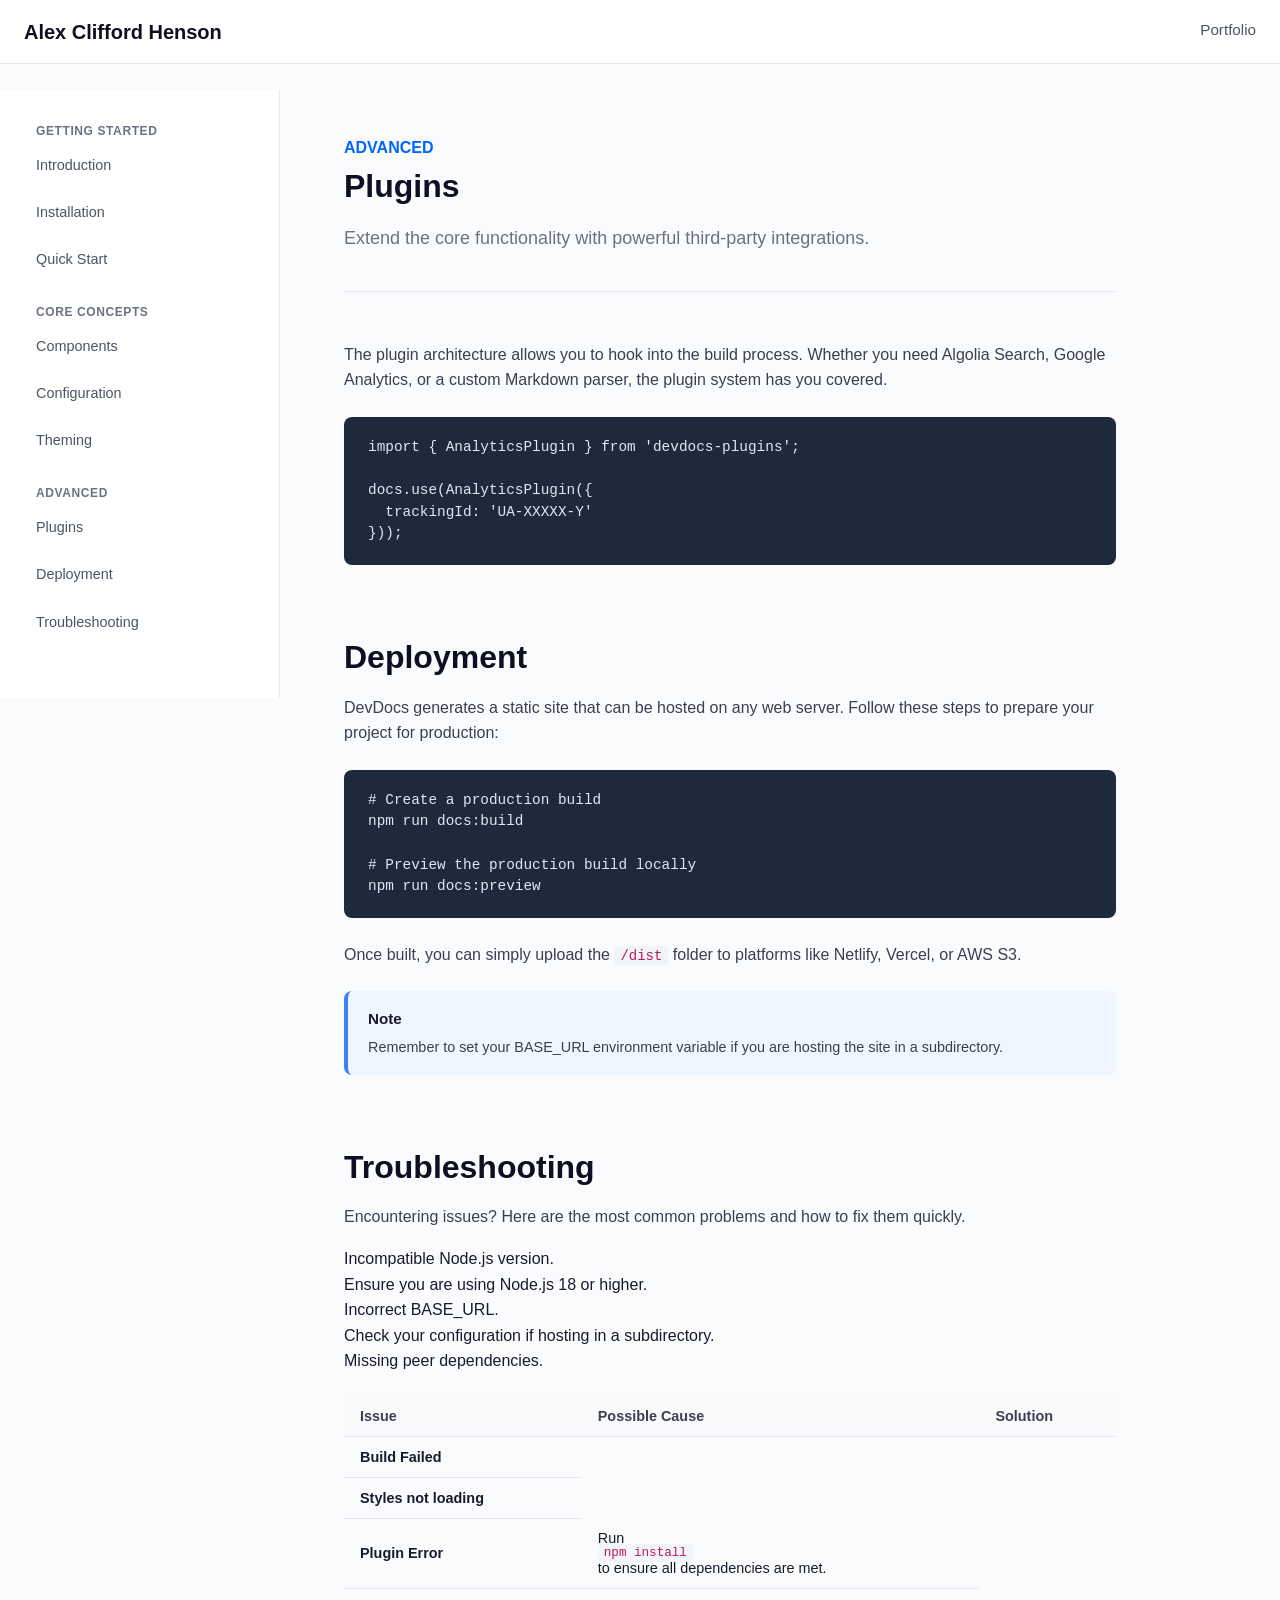
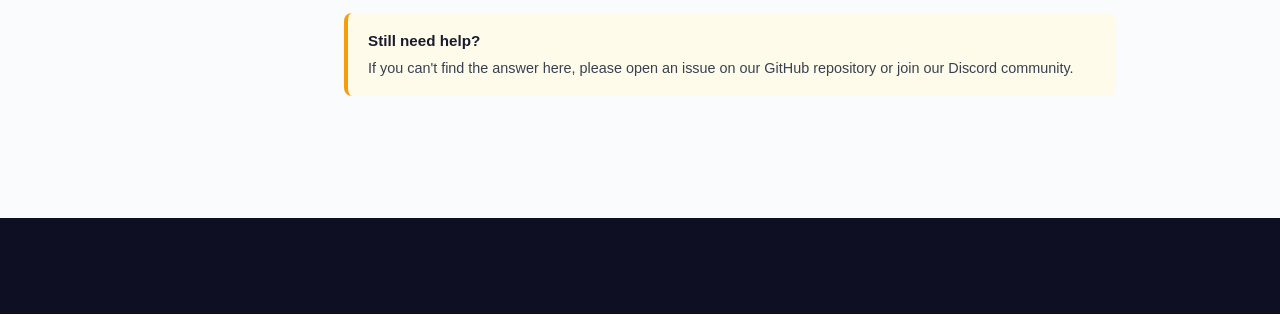
==== commit 9c0e3d91: "removed random and added links" ====
--- a/advanced.html
+++ b/advanced.html
@@ -9,7 +9,7 @@
 <meta charset="UTF-8">
 <meta name="viewport" content="width=device-width, initial-scale=1.0">
 <meta name="generator" content="Silex v3.10.0">
-<link rel="stylesheet" href="/css/advanced-9dda623dcff5ab87e8603e903966ee85f1262d18a2119bcf1dddb184190a3df0.css" />
+<link rel="stylesheet" href="/css/advanced-287df7669f10ab886aaab62387e30b884fcd0cbeb9b2f7a9f61712306894576c.css" />
 <!-- Include Pagefind script -->
 <link rel="preload" href="pagefind/pagefind-ui.css" as="style" onload="this.rel='stylesheet'">
 <noscript>
@@ -48,7 +48,7 @@
 
 
 </head>
-<body id="i3ns8f"><a href="#main-content" class="skip-link">Skip to main content</a><header id="iahj-2-2-2-2-2-2" class="docs-header"><div id="iao9-2-2-2-2-2-2" class="docs-header__inner"><a href="/" class="docs-header__logo" id="io9d-2-2-2-2-2-2"><span id="io8b-2-2-2-2-2-2">Alex Clifford Henson<br id="irov3j"/></span></a><input type="checkbox"  id="nav-toggle" class="navbar__checkbox"></input><div for="nav-toggle" id="iccte6-5-5-5-5-3-2-2-2-2" class="navbar__toggle" role="button" tabindex="0" onkeydown="if(event.key === 'Enter') { document.getElementById('nav-toggle').checked = !document.getElementById('nav-toggle').checked; }" aria-label="Open the menu">☰</div><nav id="ivhe-3-3-7-2" class="navbar__menu"><a href="/docs/" class="docs-header__link" id="i3snd-3-3-7-2">Portfolio</a><a href="/guides/" class="docs-header__link" id="ikrbh-3-3-7-2">Guides</a><a href="/guides/#api" class="docs-header__link" id="iq19r-3-3-7-2">API</a><a href="https://github.com" id="ijbyf-3-3-7-2" target="_blank" class="docs-header__link">GitHub</a></nav><label for="nav-toggle" id="i909vu-2-6-2" class="navbar__overlay" tabindex="0" aria-label="close menu" role="button" onkeydown="if(event.key === 'Enter') { this.click(); document.querySelector('.navbar__toggle').focus(); }" onclick="document.querySelector('.navbar__toggle').focus();"></label></div></header><main id="main-content" class="docs-main" tabindex="-1"><div id="i0bvyu-2-2-2" class="docs-layout"><aside id="i7gvc3-2-3-2" class="docs-sidebar"><div id="ix8uho-2-3-2" class="docs-sidebar__section"><A href="/docs/" class="docs-sidebar__title" id="irlx7i-2-3-2">Getting Started</A><ul id="i2dckd-2-3-2" class="docs-sidebar__list"><li id="i72s5y-2-3-2"><a href="/docs#introduction" id="i0lrqw-2-3-2" class="docs-sidebar__link">Introduction</a></li><li id="ioie2l-2-3-2"><a href="/docs#installation" id="imw91s-2-3-2" class="docs-sidebar__link">Installation</a></li><li id="i7bvxh-2-3-2"><a href="/docs#quickstart" id="iao0su-2-3-2" class="docs-sidebar__link">Quick Start</a></li></ul></div><div id="ixzew6-2-3-2" class="docs-sidebar__section"><A href="/core-concepts/" class="docs-sidebar__title" id="itjnoj-2-3-2">Core Concepts</A><ul id="icbmn5-2-3-2" class="docs-sidebar__list"><li id="i18gp8-2-3-2"><a href="/core-concepts#components" id="i5s5th-2-3-2" class="docs-sidebar__link">Components</a></li><li id="im2b7a-2-3-2"><a href="/core-concepts#configuration" id="ibw975-2-3-2" class="docs-sidebar__link">Configuration</a></li><li id="i0pavn-2-3-2"><A href="/core-concepts#theming" id="i0m5wg-2-3-2" class="docs-sidebar__link">Theming</A></li></ul></div><div id="iq44xj-2-3-2" class="docs-sidebar__section"><A href="/advanced/" class="docs-sidebar__title" id="i1y88g-2-3-2">Advanced</A><ul id="i7jpt5-2-3-2" class="docs-sidebar__list"><li id="iho8lf-2-3-2"><a href="/advanced#plugins" id="i19t6z-2-3-2" class="docs-sidebar__link">Plugins</a></li><li id="iuuc2m-2-3-2"><a href="/advanced#deployment" id="ifk13g-2-3-2" class="docs-sidebar__link">Deployment</a></li><li id="i9scmr-2-3-2"><a href="/advanced#troubleshooting" id="ieodxw-2-3-2" class="docs-sidebar__link">Troubleshooting</a></li></ul></div></aside><div id="iucwmm-2-2-2" class="docs-content"><H1 id="core-concept-2">Advanced</H1><H2 id="plugins">Plugins</H2><p id="ixco6l-3-2-2-2-2" class="docs-content__description">Extend the core functionality with powerful third-party integrations.</p><div id="ib4frv-3" class="docs-content__header-hr"></div><p id="izmrl5-3-2-2-2">The plugin architecture allows you to hook into the build process. Whether you need Algolia Search, Google Analytics, or a custom Markdown parser, the plugin system has you covered.</p><pre id="i05ivh-3-2-2-2"><code id="inpwob-3-2-2-2">import { AnalyticsPlugin } from 'devdocs-plugins';
+<body id="i3ns8f"><a href="#main-content" class="skip-link">Skip to main content</a><header id="iahj-2-2-2-2-2-2" class="docs-header"><div id="iao9-2-2-2-2-2-2" class="docs-header__inner"><a href="/" class="docs-header__logo" id="io9d-2-2-2-2-2-2"><span id="io8b-2-2-2-2-2-2">Alex Clifford Henson<br id="irov3j"/></span></a><input type="checkbox"  id="nav-toggle" class="navbar__checkbox"></input><div for="nav-toggle" id="iccte6-5-5-5-5-3-2-2-2-2" class="navbar__toggle" role="button" tabindex="0" onkeydown="if(event.key === 'Enter') { document.getElementById('nav-toggle').checked = !document.getElementById('nav-toggle').checked; }" aria-label="Open the menu">☰</div><nav id="ivhe-3-3-7-2" class="navbar__menu"><a href="/docs/" class="docs-header__link" id="i3snd-3-3-7-2">Portfolio</a></nav><label for="nav-toggle" id="i909vu-2-6-2" class="navbar__overlay" tabindex="0" aria-label="close menu" role="button" onkeydown="if(event.key === 'Enter') { this.click(); document.querySelector('.navbar__toggle').focus(); }" onclick="document.querySelector('.navbar__toggle').focus();"></label></div></header><main id="main-content" class="docs-main" tabindex="-1"><div id="i0bvyu-2-2-2" class="docs-layout"><aside id="i7gvc3-2-3-2" class="docs-sidebar"><div id="ix8uho-2-3-2" class="docs-sidebar__section"><A href="/docs/" class="docs-sidebar__title" id="irlx7i-2-3-2">Getting Started</A><ul id="i2dckd-2-3-2" class="docs-sidebar__list"><li id="i72s5y-2-3-2"><a href="/docs#introduction" id="i0lrqw-2-3-2" class="docs-sidebar__link">Introduction</a></li><li id="ioie2l-2-3-2"><a href="/docs#installation" id="imw91s-2-3-2" class="docs-sidebar__link">Installation</a></li><li id="i7bvxh-2-3-2"><a href="/docs#quickstart" id="iao0su-2-3-2" class="docs-sidebar__link">Quick Start</a></li></ul></div><div id="ixzew6-2-3-2" class="docs-sidebar__section"><A href="/core-concepts/" class="docs-sidebar__title" id="itjnoj-2-3-2">Core Concepts</A><ul id="icbmn5-2-3-2" class="docs-sidebar__list"><li id="i18gp8-2-3-2"><a href="/core-concepts#components" id="i5s5th-2-3-2" class="docs-sidebar__link">Components</a></li><li id="im2b7a-2-3-2"><a href="/core-concepts#configuration" id="ibw975-2-3-2" class="docs-sidebar__link">Configuration</a></li><li id="i0pavn-2-3-2"><A href="/core-concepts#theming" id="i0m5wg-2-3-2" class="docs-sidebar__link">Theming</A></li></ul></div><div id="iq44xj-2-3-2" class="docs-sidebar__section"><A href="/advanced/" class="docs-sidebar__title" id="i1y88g-2-3-2">Advanced</A><ul id="i7jpt5-2-3-2" class="docs-sidebar__list"><li id="iho8lf-2-3-2"><a href="/advanced#plugins" id="i19t6z-2-3-2" class="docs-sidebar__link">Plugins</a></li><li id="iuuc2m-2-3-2"><a href="/advanced#deployment" id="ifk13g-2-3-2" class="docs-sidebar__link">Deployment</a></li><li id="i9scmr-2-3-2"><a href="/advanced#troubleshooting" id="ieodxw-2-3-2" class="docs-sidebar__link">Troubleshooting</a></li></ul></div></aside><div id="iucwmm-2-2-2" class="docs-content"><H1 id="core-concept-2">Advanced</H1><H2 id="plugins">Plugins</H2><p id="ixco6l-3-2-2-2-2" class="docs-content__description">Extend the core functionality with powerful third-party integrations.</p><div id="ib4frv-3" class="docs-content__header-hr"></div><p id="izmrl5-3-2-2-2">The plugin architecture allows you to hook into the build process. Whether you need Algolia Search, Google Analytics, or a custom Markdown parser, the plugin system has you covered.</p><pre id="i05ivh-3-2-2-2"><code id="inpwob-3-2-2-2">import { AnalyticsPlugin } from 'devdocs-plugins';
 
 docs.use(AnalyticsPlugin({
   trackingId: 'UA-XXXXX-Y'
--- a/css/advanced-287df7669f10ab886aaab62387e30b884fcd0cbeb9b2f7a9f61712306894576c.css
+++ b/css/advanced-287df7669f10ab886aaab62387e30b884fcd0cbeb9b2f7a9f61712306894576c.css
@@ -0,0 +1 @@
+* { box-sizing: border-box; } body {margin: 0;}*, *::before, *::after{box-sizing:border-box;}body{background-color:#fafbfc;color:#1a1a2e;font-family:-apple-system, BlinkMacSystemFont, 'Segoe UI', Roboto, 'Helvetica Neue', Arial, sans-serif;font-size:16px;line-height:1.6;margin:0;padding:0;}h1, h2, h3, h4, h5, h6{color:#0f0f23;font-weight:600;line-height:1.3;margin:0 0 0.5em 0;}h1{color:#0066ff;font-size:1rem;text-transform:uppercase;}h2{font-size:2rem;line-height:1.3em;padding:1.5em 0px 0em 0px;}h3{font-size:1.5rem;}h4{font-size:1.25rem;}h5{font-size:1.1rem;}h6{font-size:1rem;}p{color:#374151;margin:0 0 1em 0;}a{color:#2563eb;text-decoration:none;transition:color 0.2s ease;}a:hover{color:#1d4ed8;text-decoration:underline;}.docs-header{background-color:#ffffff;border-bottom:1px solid #e5e7eb;height:64px;left:0;padding:0 24px;position:fixed;right:0;top:0;z-index:100;}.docs-header__inner{display:flex;height:100%;justify-content:space-between;margin:0 auto;max-width:1440px;}.docs-header__logo{align-items:center;color:#0f0f23;display:flex;font-size:1.25rem;font-weight:700;gap:12px;text-decoration:none;}.docs-header__logo:hover{text-decoration:none;}.docs-header__link{border-bottom:2px solid transparent;color:#4b5563;font-size:0.95rem;font-weight:500;padding:8px 0;transition:all 0.2s ease;}.docs-header__link:hover{border-bottom-color:#2563eb;color:#2563eb;text-decoration:none;}.docs-main{min-height:100vh;padding-top:64px;}.docs-sidebar{background-color:#ffffff;border-right:1px solid #e5e7eb;color:#4b5563;display:block;flex-shrink:0;overflow-y:auto;padding:32px 24px;position:sticky;top:64px;width:280px;}.docs-sidebar__section{margin-bottom:24px;}.docs-sidebar__title{color:#6b7280;font-size:0.75rem;font-weight:600;letter-spacing:0.05em;margin:0px 0px 20px 0px;padding:0 12px;text-transform:uppercase;}.docs-sidebar__list{list-style:none;margin:5px 0px 0px 0px;padding:0;}.docs-sidebar__link{border-radius:6px;color:#4b5563;display:block;font-size:0.9rem;padding:8px 12px;transition:all 0.15s ease;}.docs-sidebar__link:hover{background-color:#f3f4f6;color:#1f2937;text-decoration:none;}.docs-content{flex:1;max-width:900px;min-width:0;padding:48px 64px;}.docs-content__header-hr{border-bottom:1px solid #e5e7eb;padding:20px 0px 0px 0px;}.docs-content__description{color:#6b7280;font-size:1.125rem;}code{background-color:#f1f5f9;border-radius:4px;color:#be185d;font-family:'SF Mono', 'Fira Code', 'Consolas', monospace;font-size:0.875em;padding:2px 6px;}pre{background-color:#1e293b;border-radius:8px;color:#e2e8f0;line-height:1.5;margin:1.5em 0;overflow-x:auto;padding:20px 24px;}pre code{background:transparent;color:inherit;font-size:0.9rem;padding:0;}.docs-callout{border-left:4px solid;border-radius:8px;margin:1.5em 0;padding:16px 20px;}.docs-callout--info{background-color:#eff6ff;border-left-color:#3b82f6;}.docs-callout--warning{background-color:#fffbeb;border-left-color:#f59e0b;}.docs-callout__title{font-size:0.95rem;font-weight:600;margin-bottom:4px;}.docs-callout__content{color:#374151;font-size:0.9rem;}details{border:1px solid #e5e7eb;border-radius:8px;margin:1em 0;overflow:hidden;}summary{align-items:center;background-color:#f9fafb;color:#1f2937;cursor:pointer;display:flex;font-weight:500;justify-content:space-between;list-style:none;padding:16px 20px;transition:background 0.2s ease;}summary::-webkit-details-marker{display:none;}summary::after{color:#6b7280;content:'+';font-size:1.25rem;transition:transform 0.2s ease;}details[open] summary::after{content:'−';}summary:hover{background-color:#f3f4f6;}details > div, details > p{border-top:1px solid #e5e7eb;padding:16px 20px;}table{border-collapse:collapse;font-size:0.9rem;margin:1.5em 0;width:100%;}th, td{border-bottom:1px solid #e5e7eb;padding:12px 16px;text-align:left;}th{background-color:#f9fafb;color:#374151;font-weight:600;}tr:hover td{background-color:#f9fafb;}.docs-footer{background-color:#0f0f23;color:#9ca3af;margin:50px 0px 0px 0px;padding:64px 24px 32px;}.docs-layout{align-items:flex-start;display:flex;min-height:calc(100vh - 64px);}ul, ol{margin:0 0 1em 0;padding-left:1.5em;}li{margin-bottom:0.5em;}html{scroll-behavior:smooth;scroll-padding-top:80px;}a:focus, button:focus, input:focus{outline:2px solid #2563eb;outline-offset:2px;}::selection{background-color:#dbeafe;color:#1e40af;}.navbar__toggle{display:none;}.navbar__checkbox{display:none;}.navbar__menu{align-items:center;column-gap:15px;row-gap:15px;display:inline-flex;justify-content:center;}.docs-sidebar__link:focus{background-color:#e6f0ff;color:#0066ff;font-weight:700;}h1 + h2{padding:0em 0px 0em 0px;}.docs-content__header-hr + p{margin:50px 0px 0px 0px;}.navbar__overlay{display:none;opacity:0;}.skip-link{background-color:#2563eb;border-radius:0 0 5px 0;color:white;font-weight:bold;left:0;padding:12px 24px;position:absolute;text-decoration:none;top:-100px;transition:top 0.2s;z-index:9999;}.skip-link:focus{outline:3px solid #ffcc00;top:0;}div{background-attachment:scroll;background-image:none;background-position:left top;background-repeat:repeat;background-size:auto;}#iozyf.docs-hero{border:1 solid #000000;}@media (max-width: 992px){.docs-layout{flex-direction:column;}.docs-sidebar{border-bottom:1px solid #e5e7eb;border-right:none;height:auto;padding:24px;position:relative;top:0;width:100%;}.docs-sidebar__section{display:inline-block;margin-bottom:0;margin-right:32px;vertical-align:top;}.docs-content{padding:32px 24px;}h1{font-size:2rem;}h2{font-size:1.75rem;}}@media (max-width: 768px){.docs-header{height:56px;padding:0 16px;}.docs-header__inner{flex-wrap:wrap;}.docs-main{padding-top:56px;}.docs-sidebar{display:none;overflow-x:auto;padding:16px;white-space:nowrap;}.docs-sidebar__section{display:inline-block;margin-right:24px;}.docs-sidebar__title{margin-bottom:8px;}.docs-sidebar__list{display:flex;gap:8px;}.docs-sidebar__link{padding:6px 10px;white-space:nowrap;}.docs-content{max-width:100%;padding:24px 16px;}.docs-footer{padding:48px 16px 24px;}pre{font-size:0.85rem;padding:16px;}table{display:block;overflow-x:auto;}th, td{padding:10px 12px;white-space:nowrap;}.docs-callout{padding:14px 16px;}details{margin:0.75em 0;}summary{padding:14px 16px;}details > div{padding:14px 16px;}h1{font-size:1.75rem;}h2{font-size:1.5rem;}h3{font-size:1.25rem;}html{scroll-padding-top:60px;}.navbar__toggle{cursor:pointer;display:block;font-size:1.8rem;padding:0px 10px 0px 10px;}.navbar__menu{background-attachment:initial;background-clip:initial;background-color:white;background-image:initial;background-origin:initial;background-position-x:initial;background-position-y:initial;background-repeat:initial;background-size:initial;box-shadow:rgba(0, 0, 0, 0.1) 0px 4px 10px;display:flex;flex-direction:column;left:0px;max-height:0px;opacity:0;overflow-x:hidden;overflow-y:hidden;padding:0px;position:absolute;right:0px;top:52px;transition:all 0.3s ease-in-out;transition-behavior:normal;transition-delay:0s;}.navbar__checkbox:checked ~ .navbar__menu{max-height:100vh;opacity:1;padding:90px 20px 50px 20px;}.navbar__checkbox:checked ~ .doc-header__search{display:block;left:10px;position:absolute;right:10px;top:64px;}.navbar__checkbox:checked ~ .docs-header__search{opacity:1;}.navbar__overlay{background-color:rgba(0,0,0,0.5);bottom:0px;height:100vh;left:0px;position:fixed;right:0px;top:52px;width:100%;z-index:-1;}.navbar__checkbox:checked .navbar__overlay{display:block;opacity:1;}.navbar__checkbox:checked ~ .navbar__overlay{display:block;opacity:1;}.navbar__overlay:focus{background-color:rgba(0,0,0,0.6);outline:3px solid #2563eb;}}@media (max-width: 480px){body{font-size:15px;}.docs-header{height:52px;}.docs-header__logo{font-size:1.1rem;}.docs-main{padding-top:52px;}.docs-sidebar{padding:12px;}.docs-sidebar__section{margin-right:16px;}.docs-sidebar__title{font-size:0.7rem;}.docs-sidebar__link{font-size:0.85rem;padding:5px 8px;}.docs-content{padding:20px 12px;}.docs-content__header-hr{margin-bottom:24px;padding-bottom:16px;}.docs-content__description{font-size:1rem;}.docs-footer{padding:40px 12px 20px;}pre{border-radius:6px;font-size:0.8rem;padding:14px;}code{font-size:0.8em;padding:1px 4px;}.docs-callout{border-radius:6px;padding:12px 14px;}.docs-callout__title{font-size:0.9rem;}.docs-callout__content{font-size:0.85rem;}summary{font-size:0.95rem;padding:12px 14px;}details > div{font-size:0.9rem;padding:12px 14px;}h1{font-size:1.5rem;}h2{font-size:1.35rem;}h3{font-size:1.15rem;}h4{font-size:1.05rem;}p{font-size:0.95rem;}}
